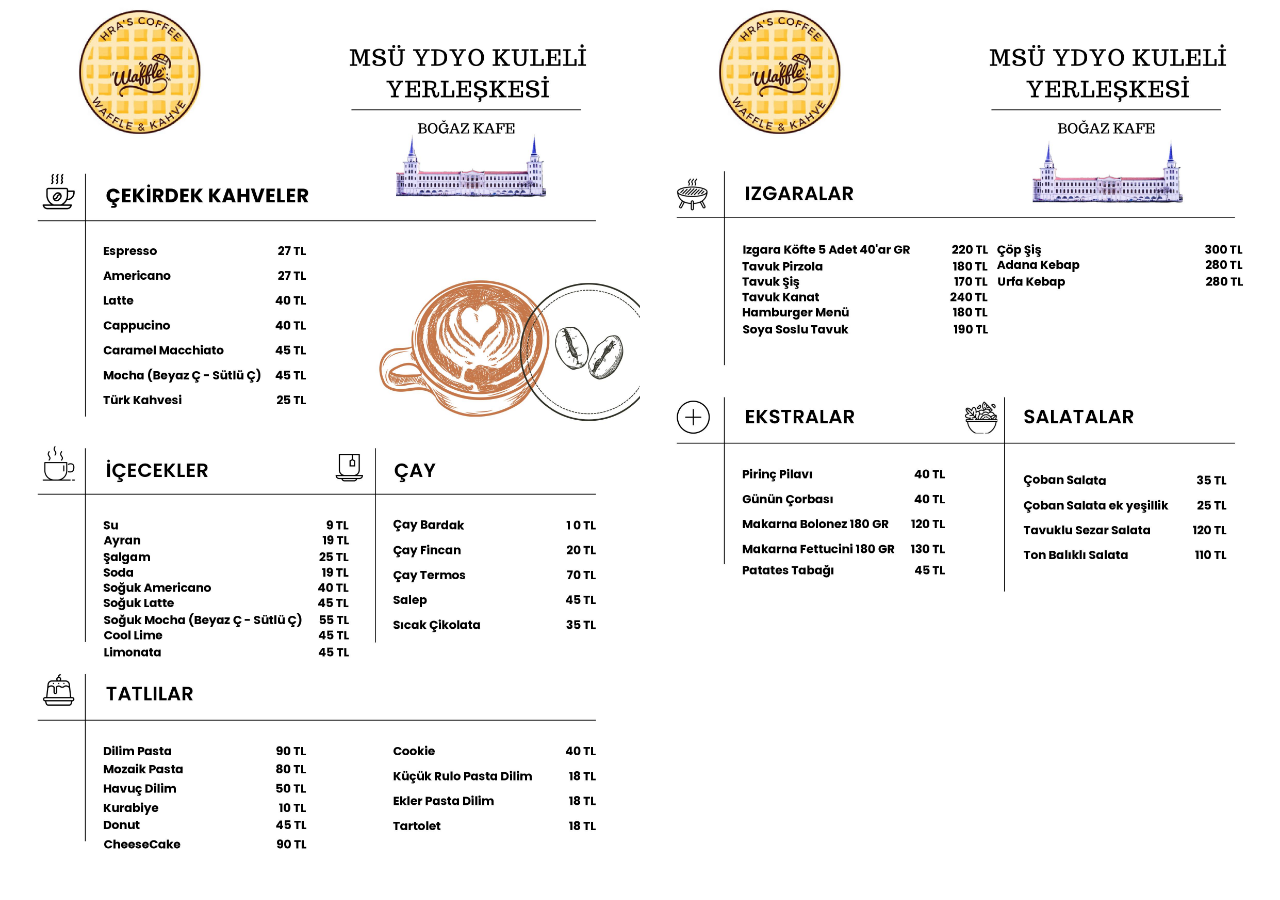
==== images.html @ fcb1f837 "Add files via upload" ====
<!DOCTYPE html>
<html lang="en">

<head>
    <meta charset="UTF-8">
    <meta http-equiv="X-UA-Compatible" content="IE=edge">
    <meta name="viewport" content="width=device-width, initial-scale=1.0">
    <title>Resimler</title>
    <link rel="stylesheet" href="styles.css">
</head>

<body>
    <div class="image-container">
        <img src="yazlikmenü0.jpg" alt="Image 1">
    </div>
    <div class="image-container">
        <img src="yazlikmenü1.jpg" alt="Image 2">
    </div>
</body>

</html>
---- styles.css ----
body {
    margin: 0;
    padding: 0;
    overflow: hidden;
    display: flex;
    justify-content: center;
    align-items: center;
    height: 100vh;
    background-color: white;
}

.logo-container {
    width: 200px;
    height: 200px;
    overflow: hidden;
}

.logo {
    width: 100%;
    height: 100%;
    object-fit: contain;
    animation: logoAnimation 2s ease-out forwards;
    opacity: 0;
}

@keyframes logoAnimation {
    0% {
        transform: scale(0);
        opacity: 0;
    }

    100% {
        transform: scale(1);
        opacity: 1;
    }
}

/* Diğer stiller */

.responsive-img {
    max-width: 100%;
    height: auto;
}

/* Diğer stiller */

/* Diğer stiller */

.image-container {
    display: block;
    max-width: 100%;
    height: auto;
    margin-bottom: 20px; /* Resimler arasında boşluk bırakmak için */
}

.image-container img {
    max-width: 100%;
    height: auto;
}
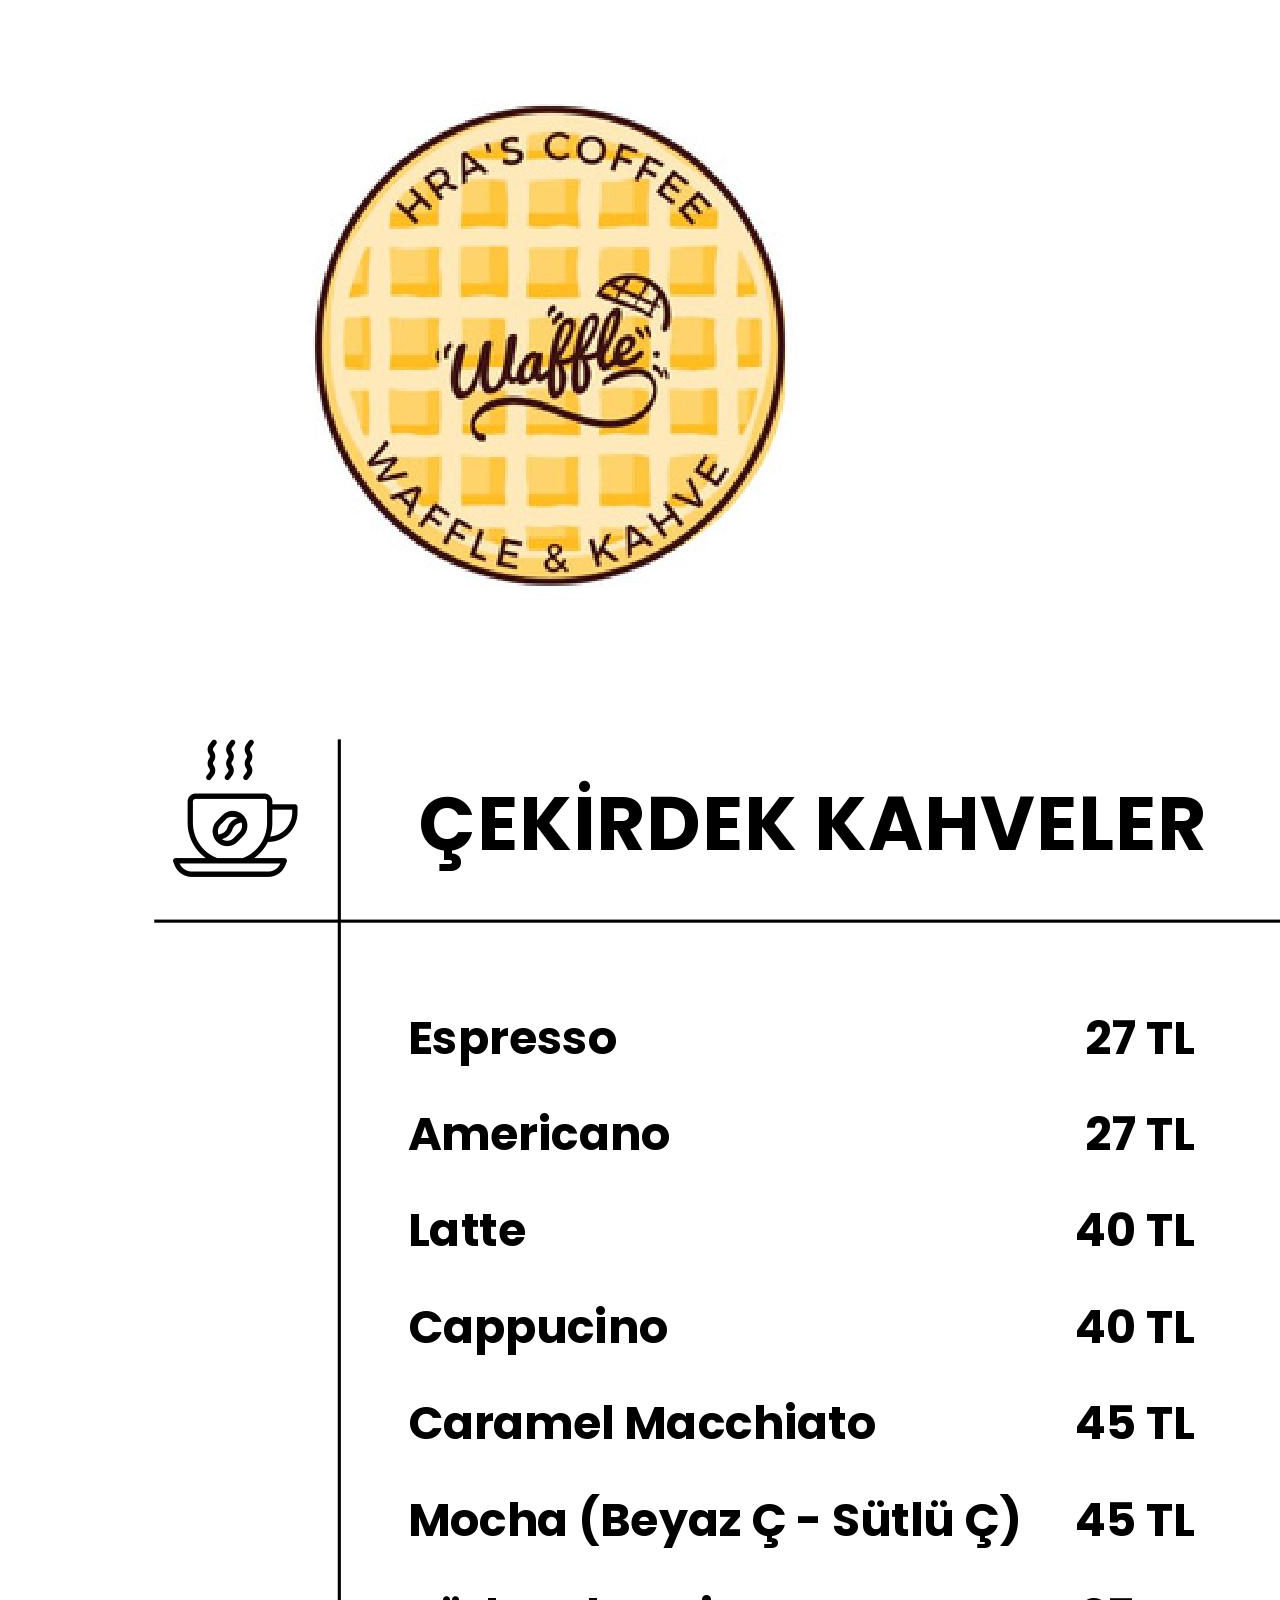
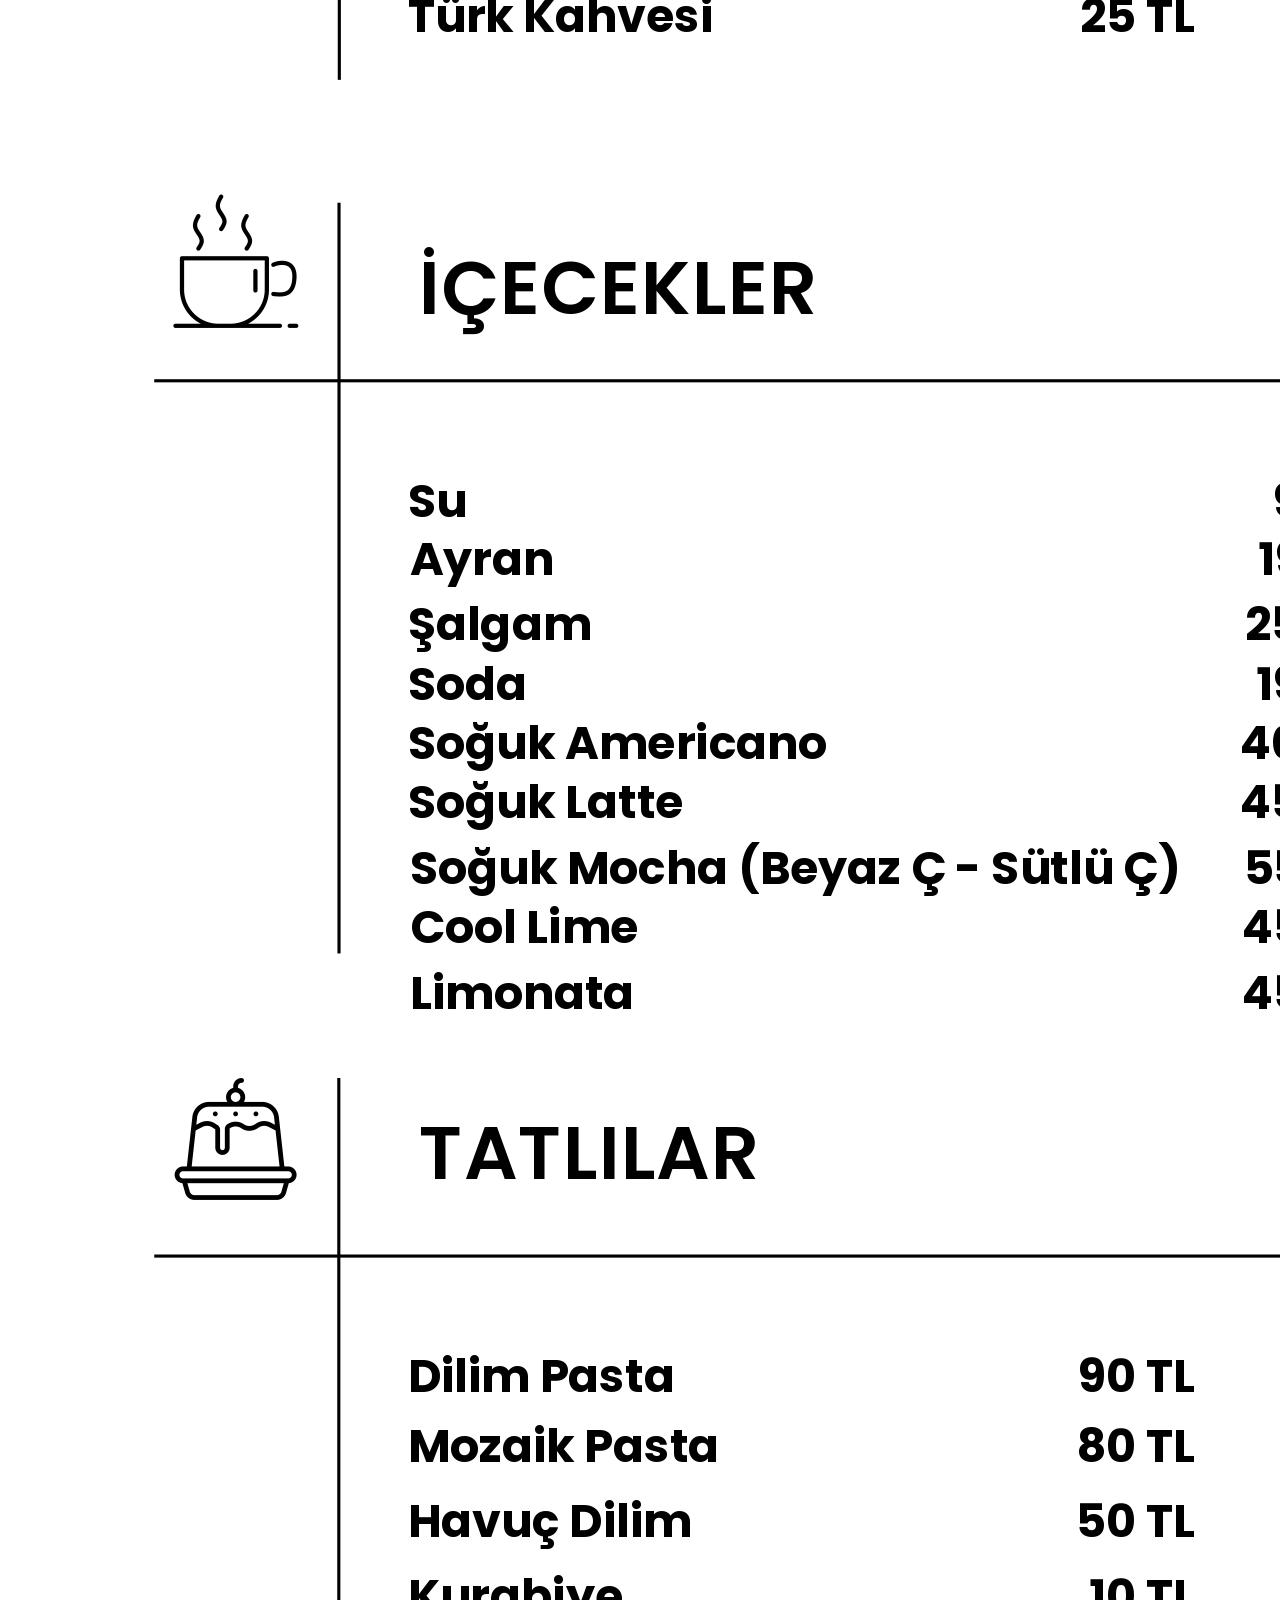
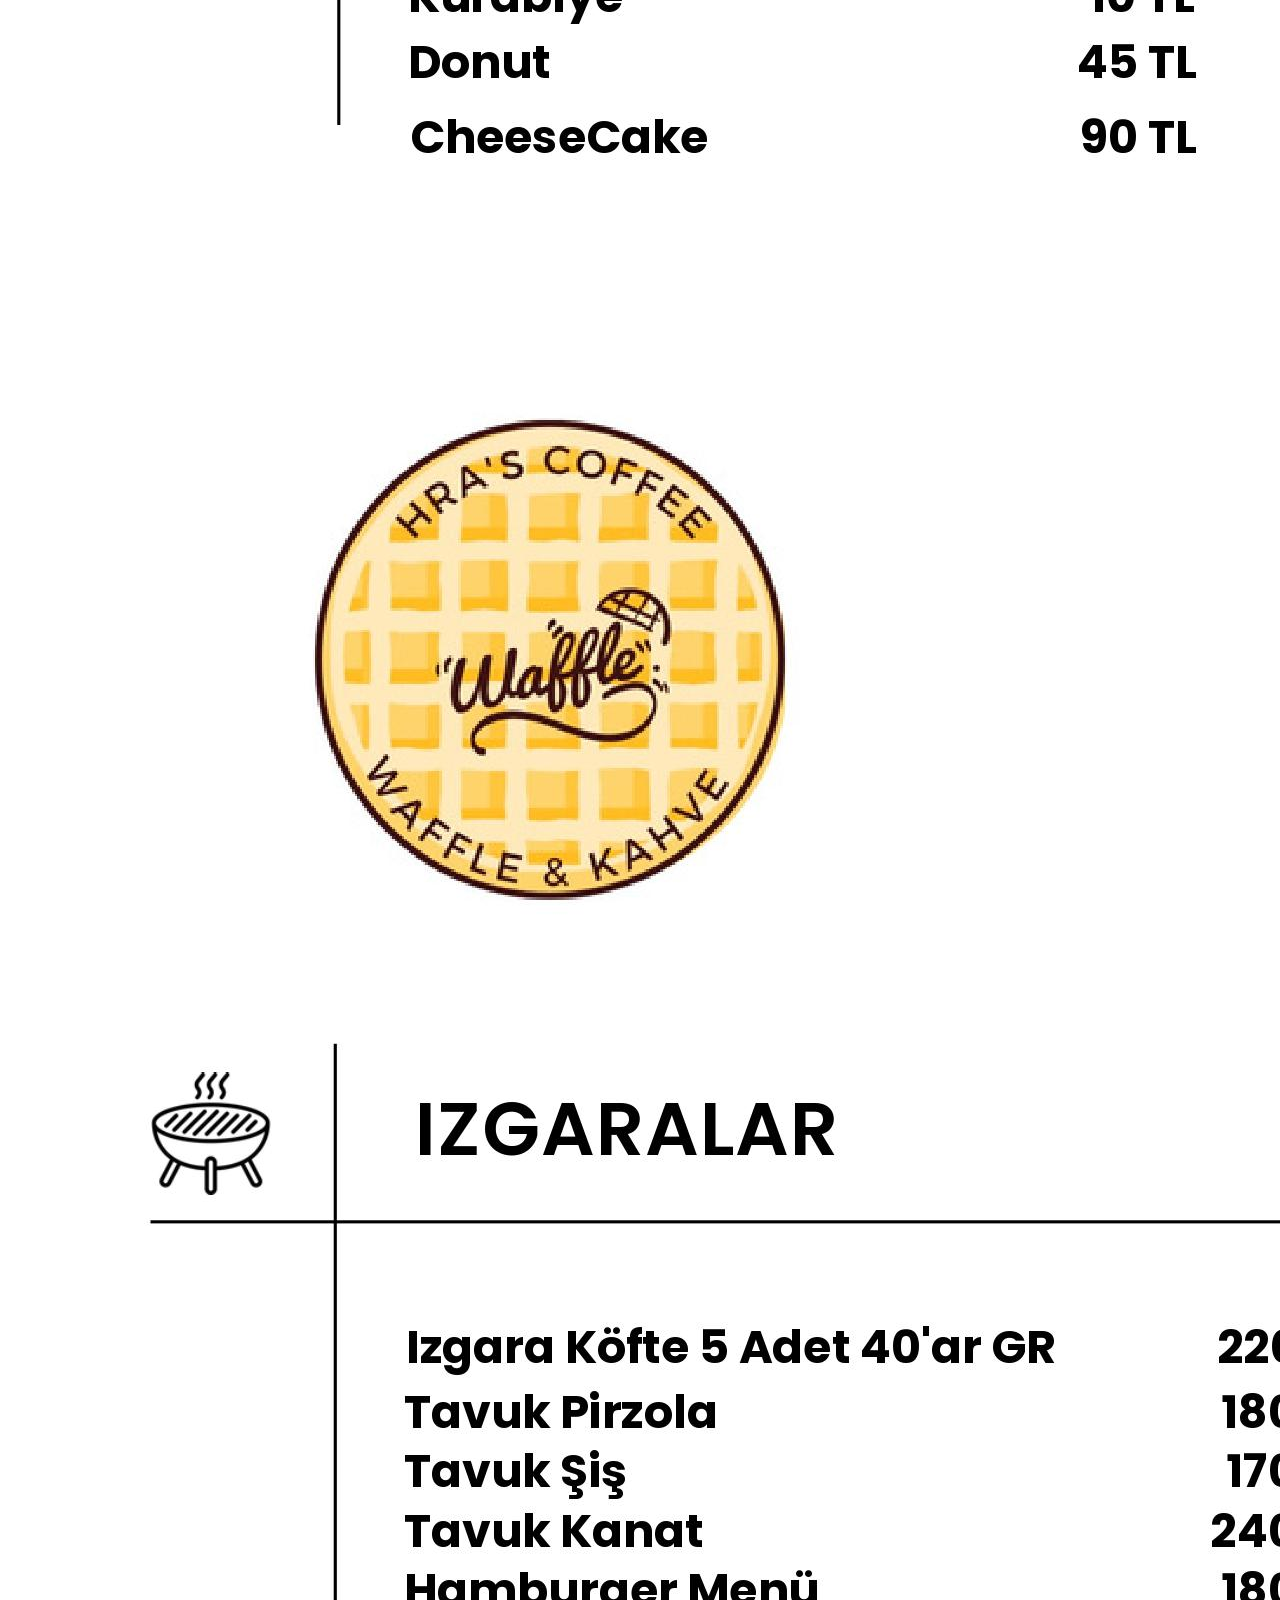
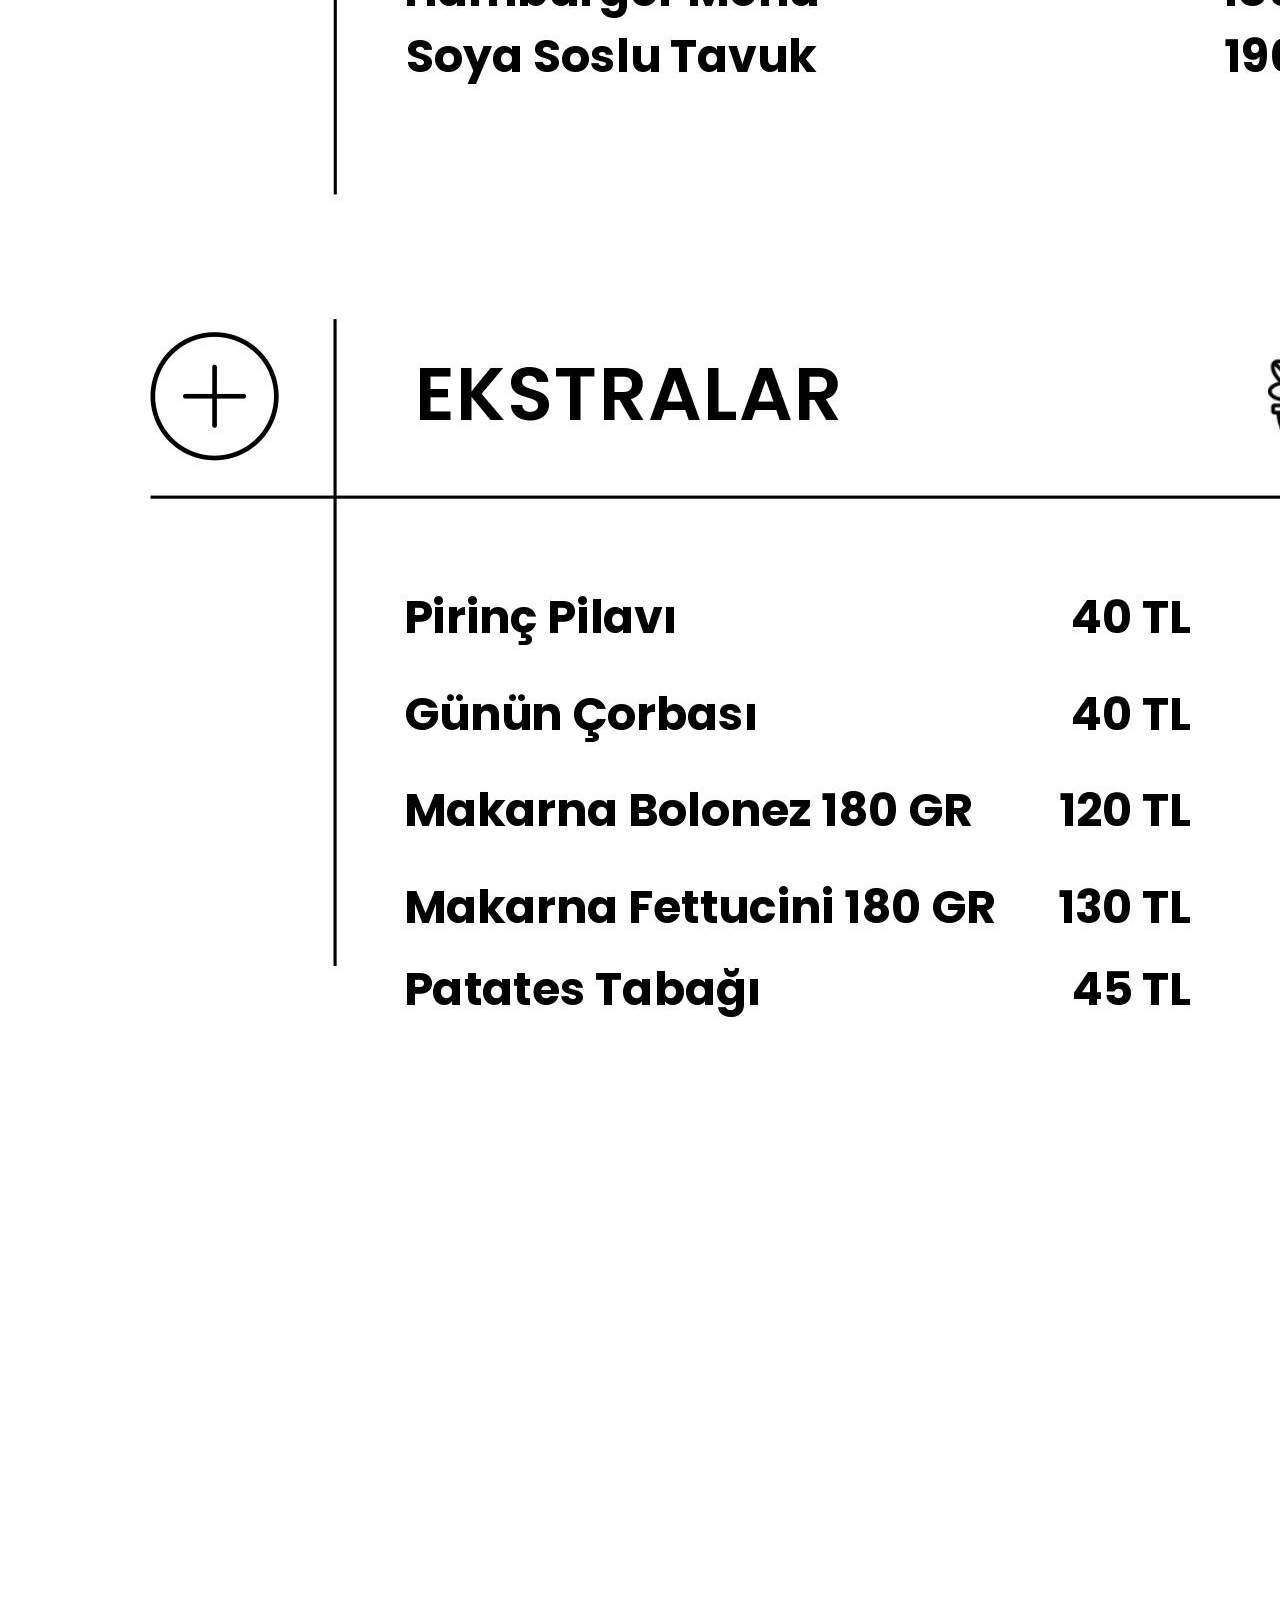
==== commit 81bd6755: "Update images.html" ====
--- a/images.html
+++ b/images.html
@@ -6,7 +6,7 @@
     <meta http-equiv="X-UA-Compatible" content="IE=edge">
     <meta name="viewport" content="width=device-width, initial-scale=1.0">
     <title>Resimler</title>
-    <link rel="stylesheet" href="styles.css">
+    <link rel="stylesheet" href="style_images.css">
 </head>
 
 <body>
@@ -17,5 +17,6 @@
         <img src="yazlikmenü1.jpg" alt="Image 2">
     </div>
 </body>
+<script src="script_images.js"></script>
 
 </html>
